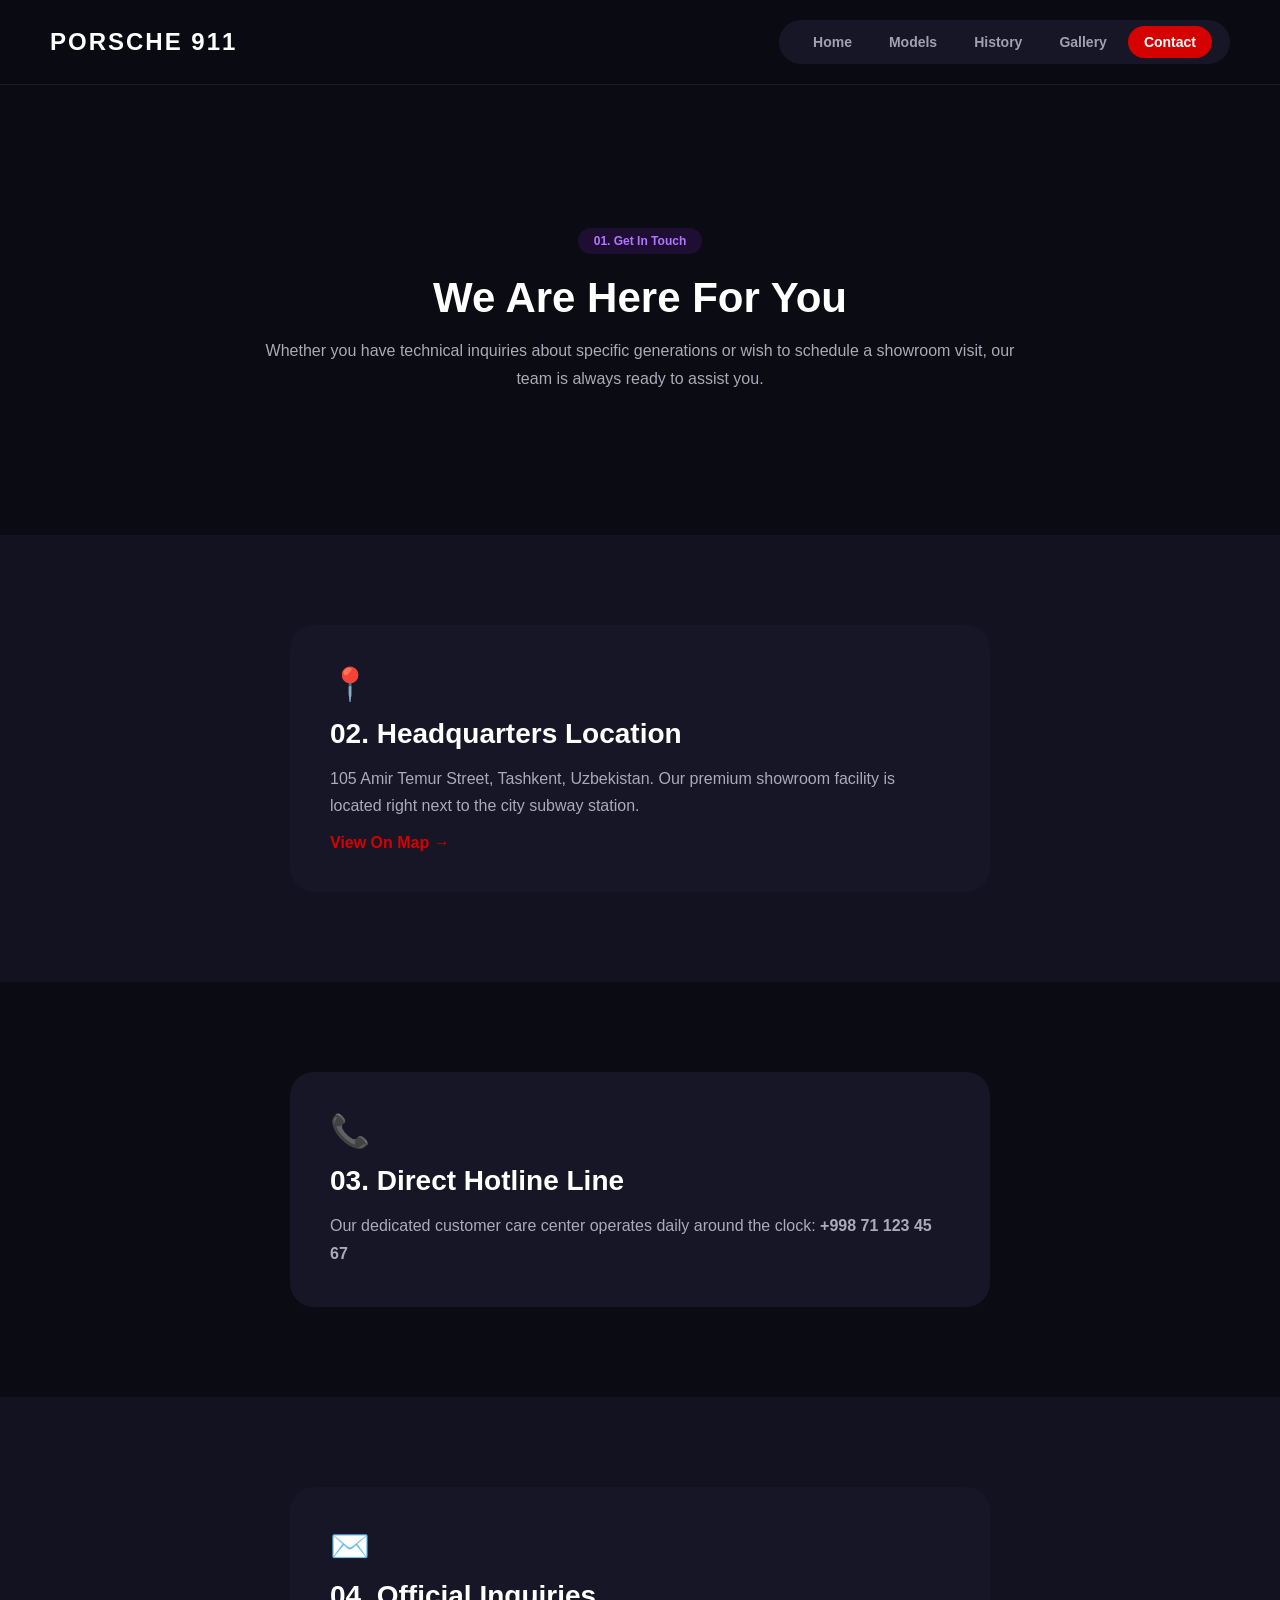
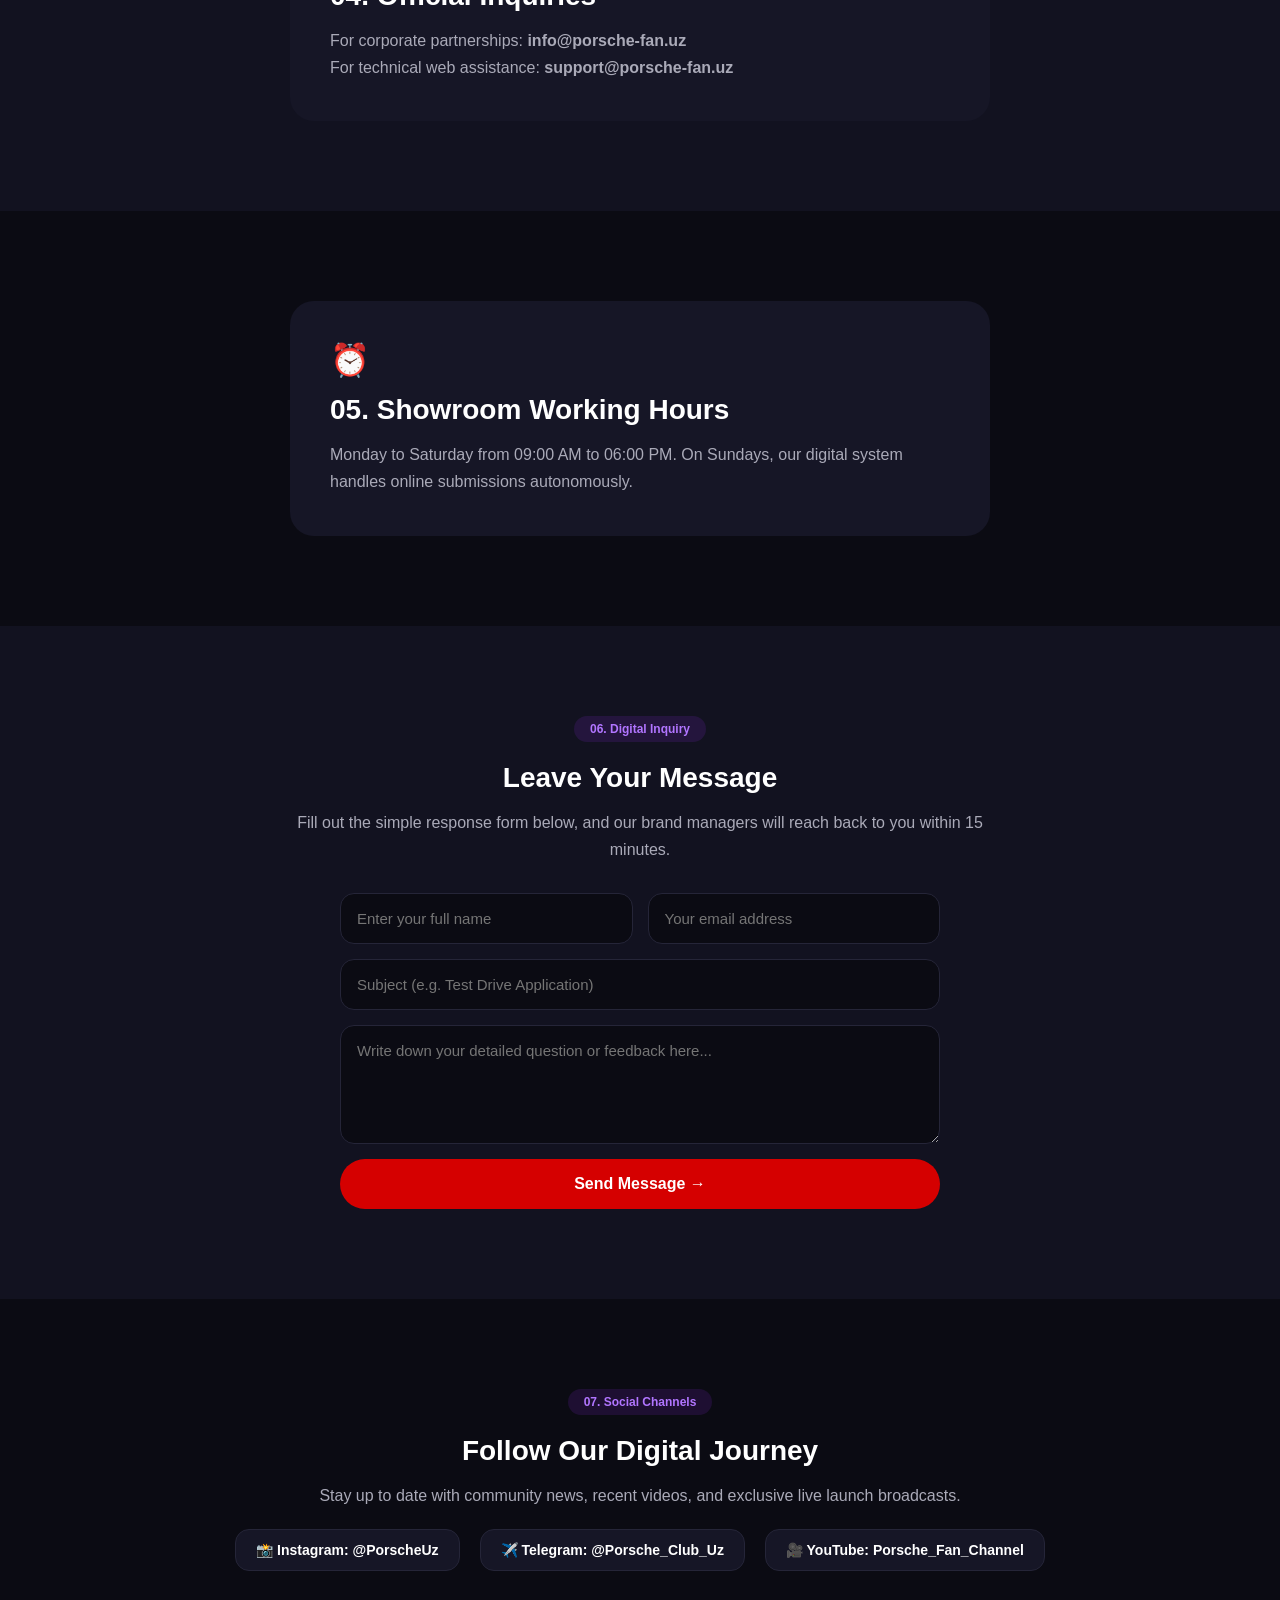
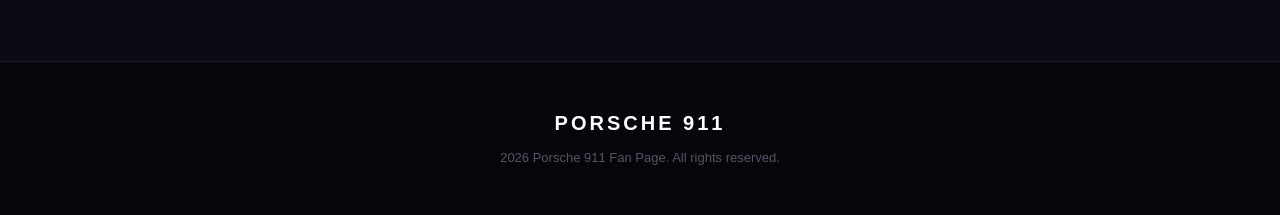
==== contact.html @ a3c920df "add" ====
<!DOCTYPE html>
<html lang="en">
<head>
  <meta charset="UTF-8">
  <meta name="viewport" content="width=device-width, initial-scale=1.0">
  <title>Document</title>
  <link rel="stylesheet" href="/css/style.css">
</head>
<body>
  <header class="header">
        <div class="logo">PORSCHE 911</div>
        <nav class="nav-links">
            <a href="index.html">Home</a>
            <a href="models.html">Models</a>
            <a href="history.html">History</a>
            <a href="gallery.html">Gallery</a>
            <a href="contact.html" class="active">Contact</a>
        </nav>
    </header>

    <main class="main-content">
        <section class="sub-section contact-hero">
            <span class="section-badge">01. Get In Touch</span>
            <h2>We Are Here For You</h2>
            <p>Whether you have technical inquiries about specific generations or wish to schedule a showroom visit, our team is always ready to assist you.</p>
        </section>

        <section class="sub-section info-card-section gray-bg">
            <div class="contact-box">
                <div class="box-icon">📍</div>
                <h3>02. Headquarters Location</h3>
                <p>105 Amir Temur Street, Tashkent, Uzbekistan. Our premium showroom facility is located right next to the city subway station.</p>
                <a href="#" class="map-link">View On Map &rarr;</a>
            </div>
        </section>

        <section class="sub-section info-card-section">
            <div class="contact-box text-right">
                <div class="box-icon">📞</div>
                <h3>03. Direct Hotline Line</h3>
                <p>Our dedicated customer care center operates daily around the clock: <strong>+998 71 123 45 67</strong></p>
            </div>
        </section>

        <section class="sub-section info-card-section gray-bg">
            <div class="contact-box">
                <div class="box-icon">✉️</div>
                <h3>04. Official Inquiries</h3>
                <p>For corporate partnerships: <strong>info@porsche-fan.uz</strong><br>For technical web assistance: <strong>support@porsche-fan.uz</strong></p>
            </div>
        </section>

        <section class="sub-section info-card-section">
            <div class="contact-box">
                <div class="box-icon">⏰</div>
                <h3>05. Showroom Working Hours</h3>
                <p>Monday to Saturday from 09:00 AM to 06:00 PM. On Sundays, our digital system handles online submissions autonomously.</p>
            </div>
        </section>

        <section class="sub-section form-section gray-bg">
            <span class="section-badge">06. Digital Inquiry</span>
            <h3>Leave Your Message</h3>
            <p class="form-intro">Fill out the simple response form below, and our brand managers will reach back to you within 15 minutes.</p>
            <form class="rich-form" onsubmit="event.preventDefault(); alert('Your submission was received!');">
                <div class="input-row">
                    <input type="text" placeholder="Enter your full name">
                    <input type="email" placeholder="Your email address" >
                </div>
                <input type="text" placeholder="Subject (e.g. Test Drive Application)">
                <textarea placeholder="Write down your detailed question or feedback here..." rows="5" required></textarea>
                <button type="submit" class="send-btn">Send Message &rarr;</button>
            </form>
        </section>

        <section class="sub-section social-section">
            <span class="section-badge">07. Social Channels</span>
            <h3>Follow Our Digital Journey</h3>
            <p>Stay up to date with community news, recent videos, and exclusive live launch broadcasts.</p>
            <div class="social-grid-links">
                <span class="soc-tag">📸 Instagram: @PorscheUz</span>
                <span class="soc-tag">✈️ Telegram: @Porsche_Club_Uz</span>
                <span class="soc-tag">🎥 YouTube: Porsche_Fan_Channel</span>
            </div>
        </section>
    </main>

    <footer class="footer">
        <div class="footer-content">
            <div class="footer-brand">PORSCHE 911</div>
            <p> 2026 Porsche 911 Fan Page. All rights reserved.</p>
        </div>
    </footer>
</body>
</html>
---- css/style.css ----
* {
    margin: 0;
    padding: 0;
    box-sizing: border-box;
    font-family: 'Segoe UI', Arial, sans-serif;
}

body {
    background-color: #0b0b13;
    color: #ffffff;
}

/* NAVIGATION HEADER */
.header {
    display: flex;
    justify-content: space-between;
    align-items: center;
    padding: 20px 50px;
    background-color: rgba(11, 11, 19, 0.96);
    position: sticky;
    top: 0;
    z-index: 100;
    border-bottom: 1px solid #1c1c2e;
}

.logo {
    font-size: 24px;
    font-weight: 900;
    letter-spacing: 2px;
}

.nav-links {
    display: flex;
    background-color: #161626;
    padding: 6px 18px;
    border-radius: 50px;
    gap: 5px;
}

.nav-links a {
    color: #a0a0b0;
    text-decoration: none;
    font-size: 14px;
    font-weight: 600;
    padding: 8px 16px;
    border-radius: 30px;
    transition: 0.3s;
}

.nav-links a:hover, .nav-links a.active {
    background-color: #d50000;
    color: #ffffff;
}

/* STRUCTURE FOR 7 SECTIONS */
.main-content {
    width: 100%;
}

.sub-section {
    width: 100%;
    padding: 90px 80px;
    display: flex;
    flex-direction: column;
    align-items: center;
    justify-content: center;
    text-align: center;
}

.gray-bg {
    background-color: #121220;
}

.section-badge {
    background: rgba(138, 43, 226, 0.15);
    color: #b175ff;
    padding: 6px 16px;
    border-radius: 20px;
    font-size: 12px;
    font-weight: bold;
    margin-bottom: 20px;
    display: inline-block;
}

.sub-section h2 {
    font-size: 42px;
    font-weight: 800;
    margin-bottom: 15px;
}

.sub-section h3 {
    font-size: 28px;
    font-weight: 700;
    margin-bottom: 15px;
}

.sub-section p {
    color: #aaaab8;
    max-width: 750px;
    line-height: 1.7;
    font-size: 16px;
}

/* HERO GENERICS */
.models-hero, .history-hero, .gallery-hero, .contact-hero {
    background: linear-gradient(rgba(11,11,19,0.75), rgba(11,11,19,0.98)), 
                url('https://images.unsplash.com/photo-1614162692292-7ac56d7f7f1e?q=80&w=1200') no-repeat center center/cover;
    min-height: 50vh;
}

.hero-buttons {
    display: flex;
    gap: 15px;
    margin-top: 25px;
}

.primary-btn {
    background: #d50000;
    color: white;
    padding: 12px 28px;
    border-radius: 30px;
    text-decoration: none;
    font-weight: bold;
    transition: 0.3s;
}

.secondary-btn {
    background: #161626;
    color: white;
    padding: 12px 28px;
    border-radius: 30px;
    text-decoration: none;
    font-weight: bold;
    border: 1px solid #252538;
    transition: 0.3s;
}
.primary-btn:hover { background: #b30000; }
.secondary-btn:hover { background: #252538; }

/* MODELS GRID */
.cards-grid {
    display: flex;
    gap: 30px;
    flex-wrap: wrap;
    justify-content: center;
    margin-top: 30px;
}

.card {
    padding: 30px;
    border-radius: 28px;
    width: 350px;
    color: #111;
    text-align: left;
    display: flex;
    flex-direction: column;
    position: relative;
}

.card-logo {
    position: absolute;
    top: 20px;
    right: 25px;
    font-size: 13px;
    font-weight: 900;
    background: rgba(0,0,0,0.08);
    padding: 4px 12px;
    border-radius: 12px;
}

.card-purple { background-color: #e3d5ff; }
.card-blue { background-color: #c9e2ff; }
.card-yellow { background-color: #ffeeb3; }

.card-image-box {
    width: 100%;
    height: 170px;
    border-radius: 18px;
    background-size: cover;
    background-position: center;
    margin-bottom: 20px;
    margin-top: 15px;
}

.card-desc { color: #333 !important; font-size: 14px !important; margin-bottom: 15px; }

.card-specs {
    list-style: none;
    margin-bottom: 20px;
    background: rgba(255,255,255,0.4);
    padding: 15px;
    border-radius: 16px;
    font-size: 13px;
}
.card-specs li { margin-bottom: 6px; }

.card-footer {
    display: flex;
    justify-content: space-between;
    align-items: center;
    margin-top: auto;
}
.price-tag { font-size: 22px; font-weight: 800; }
.card-btn {
    background: #111;
    color: white;
    padding: 8px 20px;
    border-radius: 30px;
    text-decoration: none;
    font-weight: bold;
    font-size: 13px;
}

/* SPLIT COMPONENTS */
.split-block {
    display: flex;
    align-items: center;
    gap: 50px;
    text-align: left;
}
.split-text { flex: 1; }
.split-image {
    flex: 1;
    height: 350px;
    border-radius: 28px;
    background-size: cover;
    background-position: center;
}
.reverse { flex-direction: row-reverse; }

.mini-features { margin-top: 20px; display: flex; flex-direction: column; gap: 8px; }
.feat-item { font-weight: 600; color: #ff4d4d; }
.learn-more-link { color: #b175ff; text-decoration: none; font-weight: bold; margin-top: 15px; display: inline-block; }
.stat-box { margin-top: 20px; background: #161626; padding: 25px; border-radius: 16px; width: 280px; text-align: left; }
.stat-num { font-size: 24px; font-weight: 800; color: #d50000; display: block; margin-bottom: 5px; }
.stat-txt { font-size: 13px; color: #aaaab8; line-height: 1.4; }

/* HISTORY STRUCTURE */
.history-block { padding: 60px 50px; }
.history-card {
    background: #161626;
    padding: 40px;
    border-radius: 28px;
    max-width: 800px;
    width: 100%;
    text-align: left;
    border-left: 5px solid #d50000;
}
.hist-badge {
    display: inline-block;
    padding: 4px 12px;
    background: rgba(255,255,255,0.05);
    border-radius: 8px;
    font-weight: bold;
    margin-bottom: 15px;
    color: #ff4d4d;
}
.active-badge { background: #d50000; color: white; }
.hist-img {
    width: 100%;
    height: 250px;
    border-radius: 18px;
    background-size: cover;
    background-position: center;
    margin-top: 20px;
}
.special-border { border-left-color: #ffe600 !important; }

/* GALLERY LAYOUT */
.gallery-section { align-items: center; }
.section-desc { margin-bottom: 30px; }
.gallery-grid { display: flex; gap: 20px; width: 100%; justify-content: center; flex-wrap: wrap;}
.g-box {
    width: 450px;
    height: 280px;
    border-radius: 24px;
    background-size: cover;
    background-position: center;
    position: relative;
    overflow: hidden;
}
.g-overlay {
    position: absolute;
    bottom: 0; left: 0; right: 0;
    background: linear-gradient(transparent, rgba(0,0,0,0.8));
    padding: 20px;
    font-weight: bold;
    font-size: 15px;
}
.wide-box { width: 700px; height: 350px; }
.image-details-section h3 { color: #b175ff; }
.action-btn { background: #b175ff; border: none; padding: 12px 24px; color: white; border-radius: 30px; font-weight: bold; cursor: pointer; margin-top: 15px;}
.studio-logo { font-size: 18px; font-weight: 800; margin-top: 20px; color: #aaaab8; letter-spacing: 2px; }

/* CONTACT ELEMENTS */
.info-card-section { align-items: center; }
.contact-box {
    background: #161626;
    padding: 40px;
    border-radius: 24px;
    max-width: 700px;
    width: 100%;
    text-align: left;
}
.box-icon { font-size: 32px; margin-bottom: 15px; }
.map-link { color: #d50000; text-decoration: none; font-weight: bold; margin-top: 15px; display: inline-block; }
.form-intro { margin-bottom: 30px; }
.rich-form {
    width: 100%;
    max-width: 600px;
    display: flex;
    flex-direction: column;
    gap: 15px;
}
.input-row { display: flex; gap: 15px; }
.input-row input { flex: 1; }
.rich-form input, .rich-form textarea {
    padding: 16px;
    background: #0b0b13;
    border: 1px solid #252538;
    border-radius: 14px;
    color: white;
    font-size: 15px;
}
.send-btn {
    background: #d50000;
    color: white;
    border: none;
    padding: 16px;
    border-radius: 50px;
    font-weight: bold;
    cursor: pointer;
    font-size: 16px;
}
.social-grid-links { display: flex; gap: 20px; flex-wrap: wrap; margin-top: 20px; }
.soc-tag { background: #161626; padding: 12px 20px; border-radius: 14px; font-weight: 600; font-size: 14px; border: 1px solid #252538;}

/* UNIVERSAL FOOTER */
.footer {
    width: 100%;
    background-color: #06060a;
    padding: 50px;
    border-top: 1px solid #1c1c2e;
    text-align: center;
    margin-top: auto;
}

.footer-content {
    display: flex;
    flex-direction: column;
    align-items: center;
    gap: 15px;
}

.footer-brand {
    font-size: 20px;
    font-weight: 900;
    letter-spacing: 3px;
    color: #ffffff;
}

.footer p {
    color: #555566;
    font-size: 13px;
}
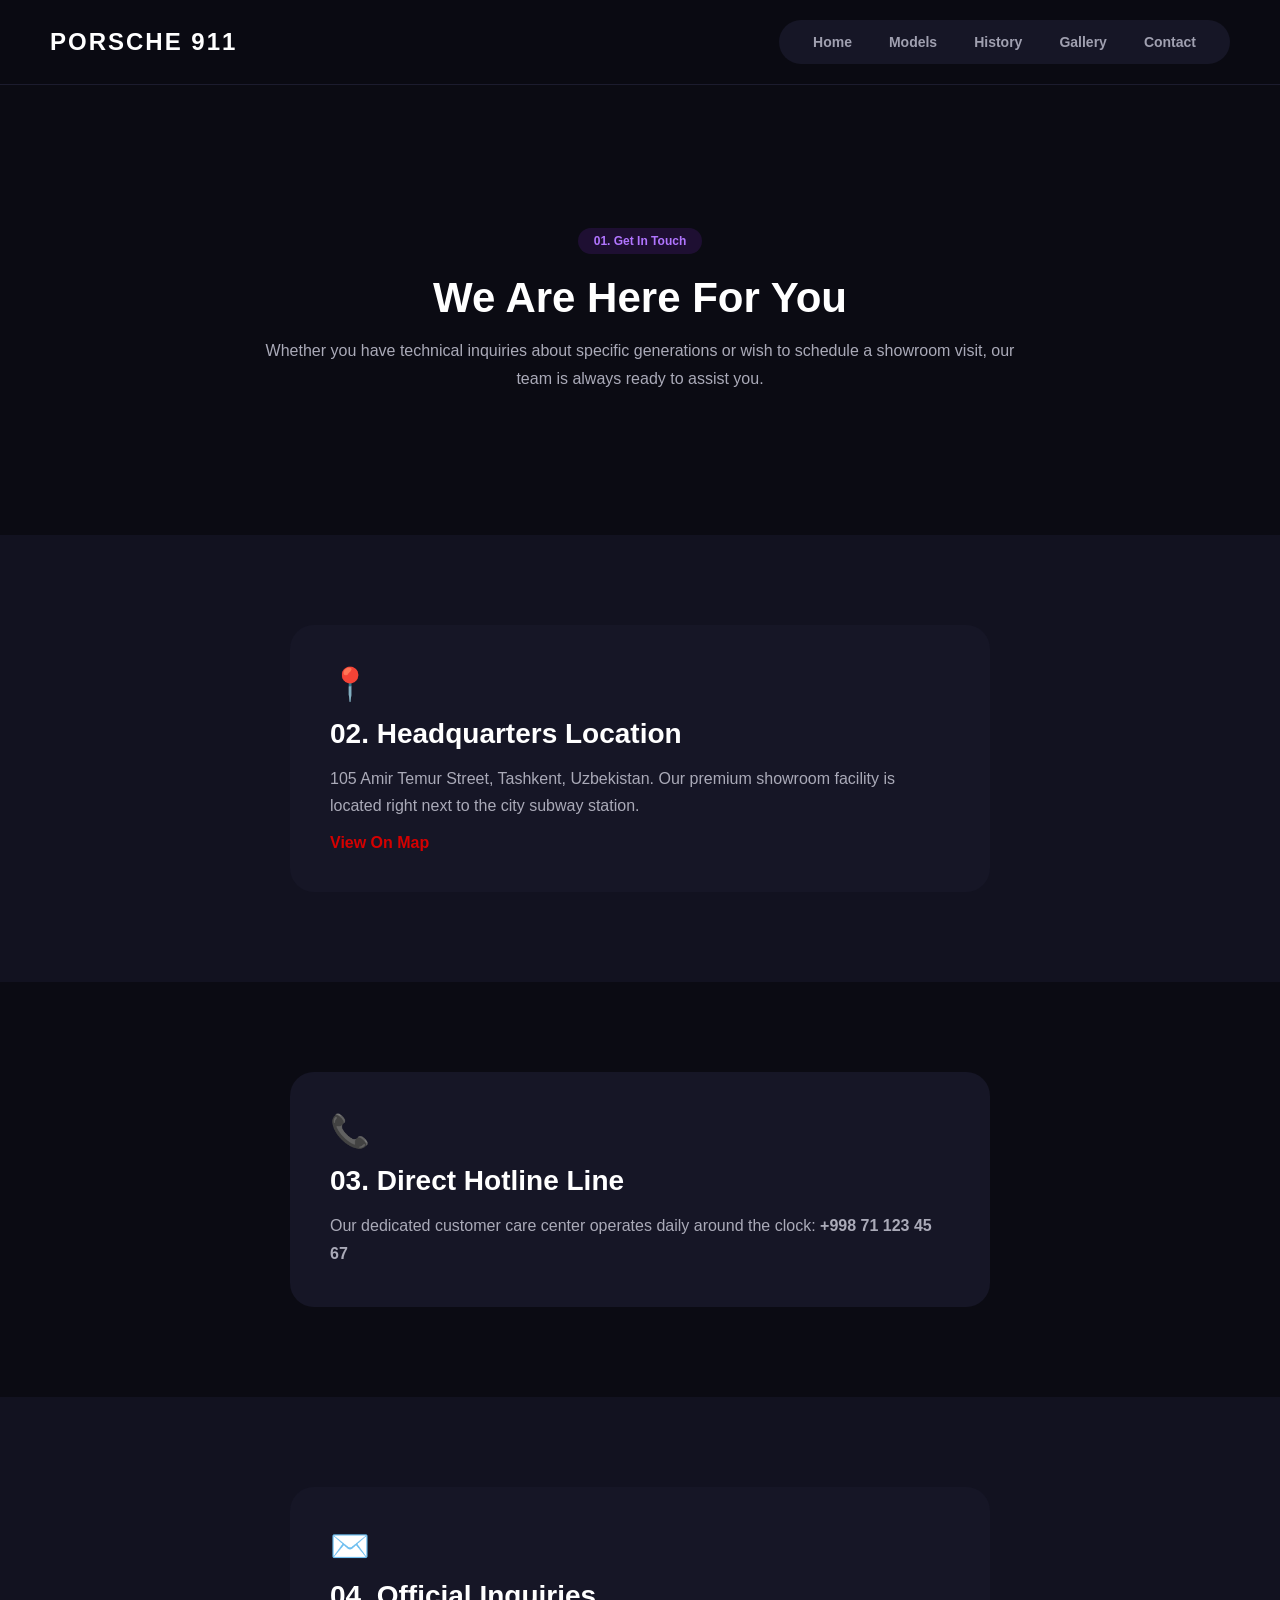
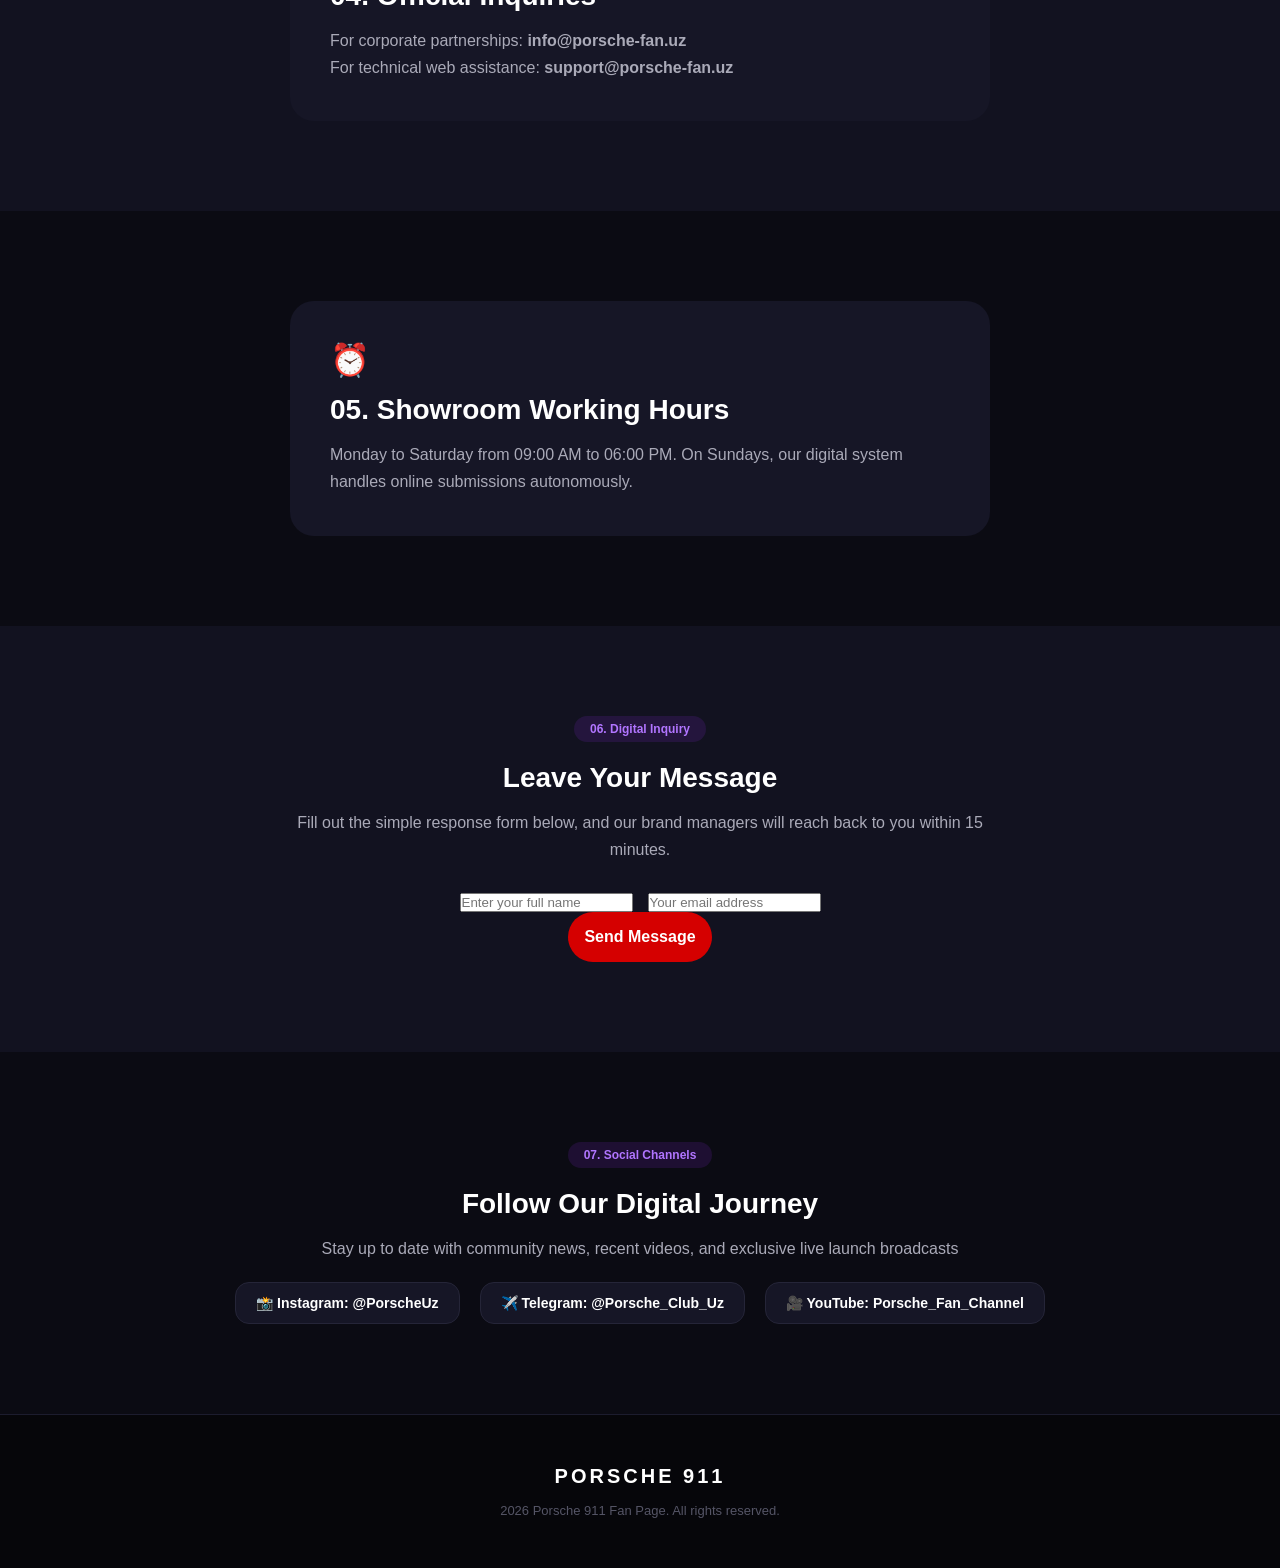
==== commit 0bc7bcab: "changed something" ====
--- a/contact.html
+++ b/contact.html
@@ -3,7 +3,7 @@
 <head>
   <meta charset="UTF-8">
   <meta name="viewport" content="width=device-width, initial-scale=1.0">
-  <title>Document</title>
+  <title>connect with us</title>
   <link rel="stylesheet" href="/css/style.css">
 </head>
 <body>
@@ -14,7 +14,7 @@
             <a href="models.html">Models</a>
             <a href="history.html">History</a>
             <a href="gallery.html">Gallery</a>
-            <a href="contact.html" class="active">Contact</a>
+            <a href="contact.html" >Contact</a>
         </nav>
     </header>
 
@@ -30,7 +30,7 @@
                 <div class="box-icon">📍</div>
                 <h3>02. Headquarters Location</h3>
                 <p>105 Amir Temur Street, Tashkent, Uzbekistan. Our premium showroom facility is located right next to the city subway station.</p>
-                <a href="#" class="map-link">View On Map &rarr;</a>
+                <a href="#" class="map-link">View On Map</a>
             </div>
         </section>
 
@@ -62,21 +62,19 @@
             <span class="section-badge">06. Digital Inquiry</span>
             <h3>Leave Your Message</h3>
             <p class="form-intro">Fill out the simple response form below, and our brand managers will reach back to you within 15 minutes.</p>
-            <form class="rich-form" onsubmit="event.preventDefault(); alert('Your submission was received!');">
                 <div class="input-row">
                     <input type="text" placeholder="Enter your full name">
                     <input type="email" placeholder="Your email address" >
                 </div>
-                <input type="text" placeholder="Subject (e.g. Test Drive Application)">
-                <textarea placeholder="Write down your detailed question or feedback here..." rows="5" required></textarea>
-                <button type="submit" class="send-btn">Send Message &rarr;</button>
+                <button type="submit" class="send-btn">Send Message </button>
             </form>
         </section>
 
         <section class="sub-section social-section">
             <span class="section-badge">07. Social Channels</span>
             <h3>Follow Our Digital Journey</h3>
-            <p>Stay up to date with community news, recent videos, and exclusive live launch broadcasts.</p>
+            <p>Stay up to date with community news, recent videos, and exclusive live launch broadcasts
+            </p>
             <div class="social-grid-links">
                 <span class="soc-tag">📸 Instagram: @PorscheUz</span>
                 <span class="soc-tag">✈️ Telegram: @Porsche_Club_Uz</span>
--- a/css/style.css
+++ b/css/style.css
@@ -1,6 +1,7 @@
 * {
     margin: 0;
     padding: 0;
+      text-decoration: none;
     box-sizing: border-box;
     font-family: 'Segoe UI', Arial, sans-serif;
 }
@@ -9,8 +10,6 @@
     background-color: #0b0b13;
     color: #ffffff;
 }
-
-/* NAVIGATION HEADER */
 .header {
     display: flex;
     justify-content: space-between;
@@ -39,24 +38,15 @@
 
 .nav-links a {
     color: #a0a0b0;
-    text-decoration: none;
     font-size: 14px;
     font-weight: 600;
     padding: 8px 16px;
     border-radius: 30px;
     transition: 0.3s;
 }
-
-.nav-links a:hover, .nav-links a.active {
-    background-color: #d50000;
-    color: #ffffff;
-}
-
-/* STRUCTURE FOR 7 SECTIONS */
 .main-content {
     width: 100%;
 }
-
 .sub-section {
     width: 100%;
     padding: 90px 80px;
@@ -66,11 +56,9 @@
     justify-content: center;
     text-align: center;
 }
-
 .gray-bg {
     background-color: #121220;
 }
-
 .section-badge {
     background: rgba(138, 43, 226, 0.15);
     color: #b175ff;
@@ -101,7 +89,7 @@
     font-size: 16px;
 }
 
-/* HERO GENERICS */
+
 .models-hero, .history-hero, .gallery-hero, .contact-hero {
     background: linear-gradient(rgba(11,11,19,0.75), rgba(11,11,19,0.98)), 
                 url('https://images.unsplash.com/photo-1614162692292-7ac56d7f7f1e?q=80&w=1200') no-repeat center center/cover;
@@ -119,25 +107,17 @@
     color: white;
     padding: 12px 28px;
     border-radius: 30px;
-    text-decoration: none;
-    font-weight: bold;
-    transition: 0.3s;
-}
-
+    font-weight: bold;
+}
 .secondary-btn {
     background: #161626;
     color: white;
     padding: 12px 28px;
     border-radius: 30px;
-    text-decoration: none;
     font-weight: bold;
     border: 1px solid #252538;
-    transition: 0.3s;
-}
-.primary-btn:hover { background: #b30000; }
-.secondary-btn:hover { background: #252538; }
-
-/* MODELS GRID */
+}
+/* MODELS GRID - TUZATILGAN VARIANTI */
 .cards-grid {
     display: flex;
     gap: 30px;
@@ -150,11 +130,14 @@
     padding: 30px;
     border-radius: 28px;
     width: 350px;
-    color: #111;
+    /* Kartaga moslashuvchanlik beramiz va ichki kontent sig'ishini ta'minlaymiz */
+    min-height: 580px; 
+    color: #111111; /* Matnlar rangini aniq qora qilamiz */
     text-align: left;
     display: flex;
     flex-direction: column;
     position: relative;
+    overflow: hidden; /* Kontent chetdan chiqib ketmasligi uchun */
 }
 
 .card-logo {
@@ -166,6 +149,8 @@
     background: rgba(0,0,0,0.08);
     padding: 4px 12px;
     border-radius: 12px;
+    color: #111111;
+    z-index: 2;
 }
 
 .card-purple { background-color: #e3d5ff; }
@@ -174,33 +159,69 @@
 
 .card-image-box {
     width: 100%;
-    height: 170px;
+    height: 180px; /* Rasm balandligini qat'iy belgilaymiz */
     border-radius: 18px;
     background-size: cover;
     background-position: center;
+    background-repeat: no-repeat;
     margin-bottom: 20px;
     margin-top: 15px;
-}
-
-.card-desc { color: #333 !important; font-size: 14px !important; margin-bottom: 15px; }
+    flex-shrink: 0; /* Rasm siqilib ketmasligi uchun */
+}
+
+/* Karta ichidagi matnlar rangi o'zgarib ketmasligi uchun CSS selectorlarni kuchaytiramiz */
+.card h3 {
+    font-size: 24px;
+    font-weight: 800;
+    color: #111111 !important;
+    margin-bottom: 10px;
+}
+
+.card .card-desc { 
+    color: #222222 !important; 
+    font-size: 14px !important; 
+    margin-bottom: 15px;
+    line-height: 1.5;
+}
 
 .card-specs {
     list-style: none;
     margin-bottom: 20px;
-    background: rgba(255,255,255,0.4);
     padding: 15px;
     border-radius: 16px;
     font-size: 13px;
-}
-.card-specs li { margin-bottom: 6px; }
+    color: #111111 !important;
+}
+.card-specs li { 
+    margin-bottom: 6px; 
+    color: #111111 !important;
+}
+.card-specs li strong {
+    color: #000000 !important;
+}
 
 .card-footer {
     display: flex;
     justify-content: space-between;
     align-items: center;
-    margin-top: auto;
-}
-.price-tag { font-size: 22px; font-weight: 800; }
+    margin-top: auto; 
+    width: 100%;
+}
+.price-tag { 
+    font-size: 22px; 
+    font-weight: 800; 
+    color: #111111 !important;
+}
+.card-btn {
+    background: #111111;
+    color: #ffffff !important;
+    padding: 10px 22px;
+    border-radius: 30px;
+    text-decoration: none;
+    font-weight: bold;
+    font-size: 13px;
+    transition: 0.2s;
+}
 .card-btn {
     background: #111;
     color: white;
@@ -210,15 +231,15 @@
     font-weight: bold;
     font-size: 13px;
 }
-
-/* SPLIT COMPONENTS */
 .split-block {
     display: flex;
     align-items: center;
     gap: 50px;
     text-align: left;
 }
-.split-text { flex: 1; }
+.split-text {
+     flex: 1;
+     }
 .split-image {
     flex: 1;
     height: 350px;
@@ -226,14 +247,46 @@
     background-size: cover;
     background-position: center;
 }
-.reverse { flex-direction: row-reverse; }
-
-.mini-features { margin-top: 20px; display: flex; flex-direction: column; gap: 8px; }
-.feat-item { font-weight: 600; color: #ff4d4d; }
-.learn-more-link { color: #b175ff; text-decoration: none; font-weight: bold; margin-top: 15px; display: inline-block; }
-.stat-box { margin-top: 20px; background: #161626; padding: 25px; border-radius: 16px; width: 280px; text-align: left; }
-.stat-num { font-size: 24px; font-weight: 800; color: #d50000; display: block; margin-bottom: 5px; }
-.stat-txt { font-size: 13px; color: #aaaab8; line-height: 1.4; }
+.reverse { 
+    flex-direction: row-reverse; 
+}
+
+.mini-features {
+     margin-top: 20px;
+      display: flex;
+       flex-direction: column;
+        gap: 8px;
+     }
+.feat-item {
+     font-weight: 600;
+      color: #ff4d4d;
+     }
+.learn-more-link {
+     color: #b175ff; 
+     font-weight: bold;
+      margin-top: 15px;
+       display: inline-block; 
+    }
+.stat-box {
+     margin-top: 20px;
+      background: #161626;
+       padding: 25px;
+        border-radius: 16px; 
+        width: 280px;
+         text-align: left;
+         }
+.stat-num {
+     font-size: 24px; 
+     font-weight: 800;
+      color: #d50000;
+       display: block;
+        margin-bottom: 5px; 
+    }
+.stat-txt {
+     font-size: 13px;
+      color: #aaaab8;
+       line-height: 1.4;
+     }
 
 /* HISTORY STRUCTURE */
 .history-block { padding: 60px 50px; }
@@ -244,7 +297,6 @@
     max-width: 800px;
     width: 100%;
     text-align: left;
-    border-left: 5px solid #d50000;
 }
 .hist-badge {
     display: inline-block;
@@ -253,9 +305,12 @@
     border-radius: 8px;
     font-weight: bold;
     margin-bottom: 15px;
-    color: #ff4d4d;
-}
-.active-badge { background: #d50000; color: white; }
+    
+}
+.active-badge {
+     background: #d50000;
+      color: white; 
+    }
 .hist-img {
     width: 100%;
     height: 250px;
@@ -264,12 +319,21 @@
     background-position: center;
     margin-top: 20px;
 }
-.special-border { border-left-color: #ffe600 !important; }
-
-/* GALLERY LAYOUT */
-.gallery-section { align-items: center; }
-.section-desc { margin-bottom: 30px; }
-.gallery-grid { display: flex; gap: 20px; width: 100%; justify-content: center; flex-wrap: wrap;}
+
+
+.gallery-section {
+     align-items: center; 
+    }
+.section-desc {
+     margin-bottom: 30px; 
+    }
+.gallery-grid {
+     display: flex;
+      gap: 20px; 
+      width: 100%;
+       justify-content: center; 
+       flex-wrap: wrap;
+    }
 .g-box {
     width: 450px;
     height: 280px;
@@ -282,18 +346,37 @@
 .g-overlay {
     position: absolute;
     bottom: 0; left: 0; right: 0;
-    background: linear-gradient(transparent, rgba(0,0,0,0.8));
+    background:( rgba(0,0,0,0.8));
     padding: 20px;
     font-weight: bold;
     font-size: 15px;
 }
-.wide-box { width: 700px; height: 350px; }
-.image-details-section h3 { color: #b175ff; }
-.action-btn { background: #b175ff; border: none; padding: 12px 24px; color: white; border-radius: 30px; font-weight: bold; cursor: pointer; margin-top: 15px;}
-.studio-logo { font-size: 18px; font-weight: 800; margin-top: 20px; color: #aaaab8; letter-spacing: 2px; }
-
-/* CONTACT ELEMENTS */
-.info-card-section { align-items: center; }
+.wide-box {
+     width: 700px; 
+     height: 350px;
+     }
+.image-details-section h3
+ { color: #b175ff;
+ }
+.action-btn {
+     background: #b175ff;
+      border: none;
+       padding: 12px 24px;
+        color: white;
+         border-radius: 30px; 
+         font-weight: bold;
+     margin-top: 15px;
+    }
+.studio-logo {
+     font-size: 18px;
+      font-weight: 800;
+       margin-top: 20px;
+        color: #aaaab8;
+         letter-spacing: 2px; 
+        }
+.info-card-section {
+    align-items: center;
+ }
 .contact-box {
     background: #161626;
     padding: 40px;
@@ -302,9 +385,19 @@
     width: 100%;
     text-align: left;
 }
-.box-icon { font-size: 32px; margin-bottom: 15px; }
-.map-link { color: #d50000; text-decoration: none; font-weight: bold; margin-top: 15px; display: inline-block; }
-.form-intro { margin-bottom: 30px; }
+.box-icon {
+     font-size: 32px;
+      margin-bottom: 15px; 
+    }
+.map-link {
+     color: #d50000; 
+      font-weight: bold;
+       margin-top: 15px; 
+       display: inline-block;
+     }
+.form-intro {
+     margin-bottom: 30px; 
+    }
 .rich-form {
     width: 100%;
     max-width: 600px;
@@ -312,16 +405,12 @@
     flex-direction: column;
     gap: 15px;
 }
-.input-row { display: flex; gap: 15px; }
-.input-row input { flex: 1; }
-.rich-form input, .rich-form textarea {
-    padding: 16px;
-    background: #0b0b13;
-    border: 1px solid #252538;
-    border-radius: 14px;
-    color: white;
-    font-size: 15px;
-}
+.input-row { 
+    display: flex;
+     gap: 15px; }
+.input-row input {
+     flex: 1; 
+    }
 .send-btn {
     background: #d50000;
     color: white;
@@ -329,13 +418,22 @@
     padding: 16px;
     border-radius: 50px;
     font-weight: bold;
-    cursor: pointer;
     font-size: 16px;
 }
-.social-grid-links { display: flex; gap: 20px; flex-wrap: wrap; margin-top: 20px; }
-.soc-tag { background: #161626; padding: 12px 20px; border-radius: 14px; font-weight: 600; font-size: 14px; border: 1px solid #252538;}
-
-/* UNIVERSAL FOOTER */
+.social-grid-links {
+     display: flex;
+      gap: 20px;
+       flex-wrap: wrap;
+        margin-top: 20px; 
+    }
+.soc-tag {
+     background: #161626;
+      padding: 12px 20px;
+       border-radius: 14px; 
+       font-weight: 600;
+        font-size: 14px; 
+        border: 1px solid #252538;
+    }
 .footer {
     width: 100%;
     background-color: #06060a;
@@ -344,7 +442,6 @@
     text-align: center;
     margin-top: auto;
 }
-
 .footer-content {
     display: flex;
     flex-direction: column;
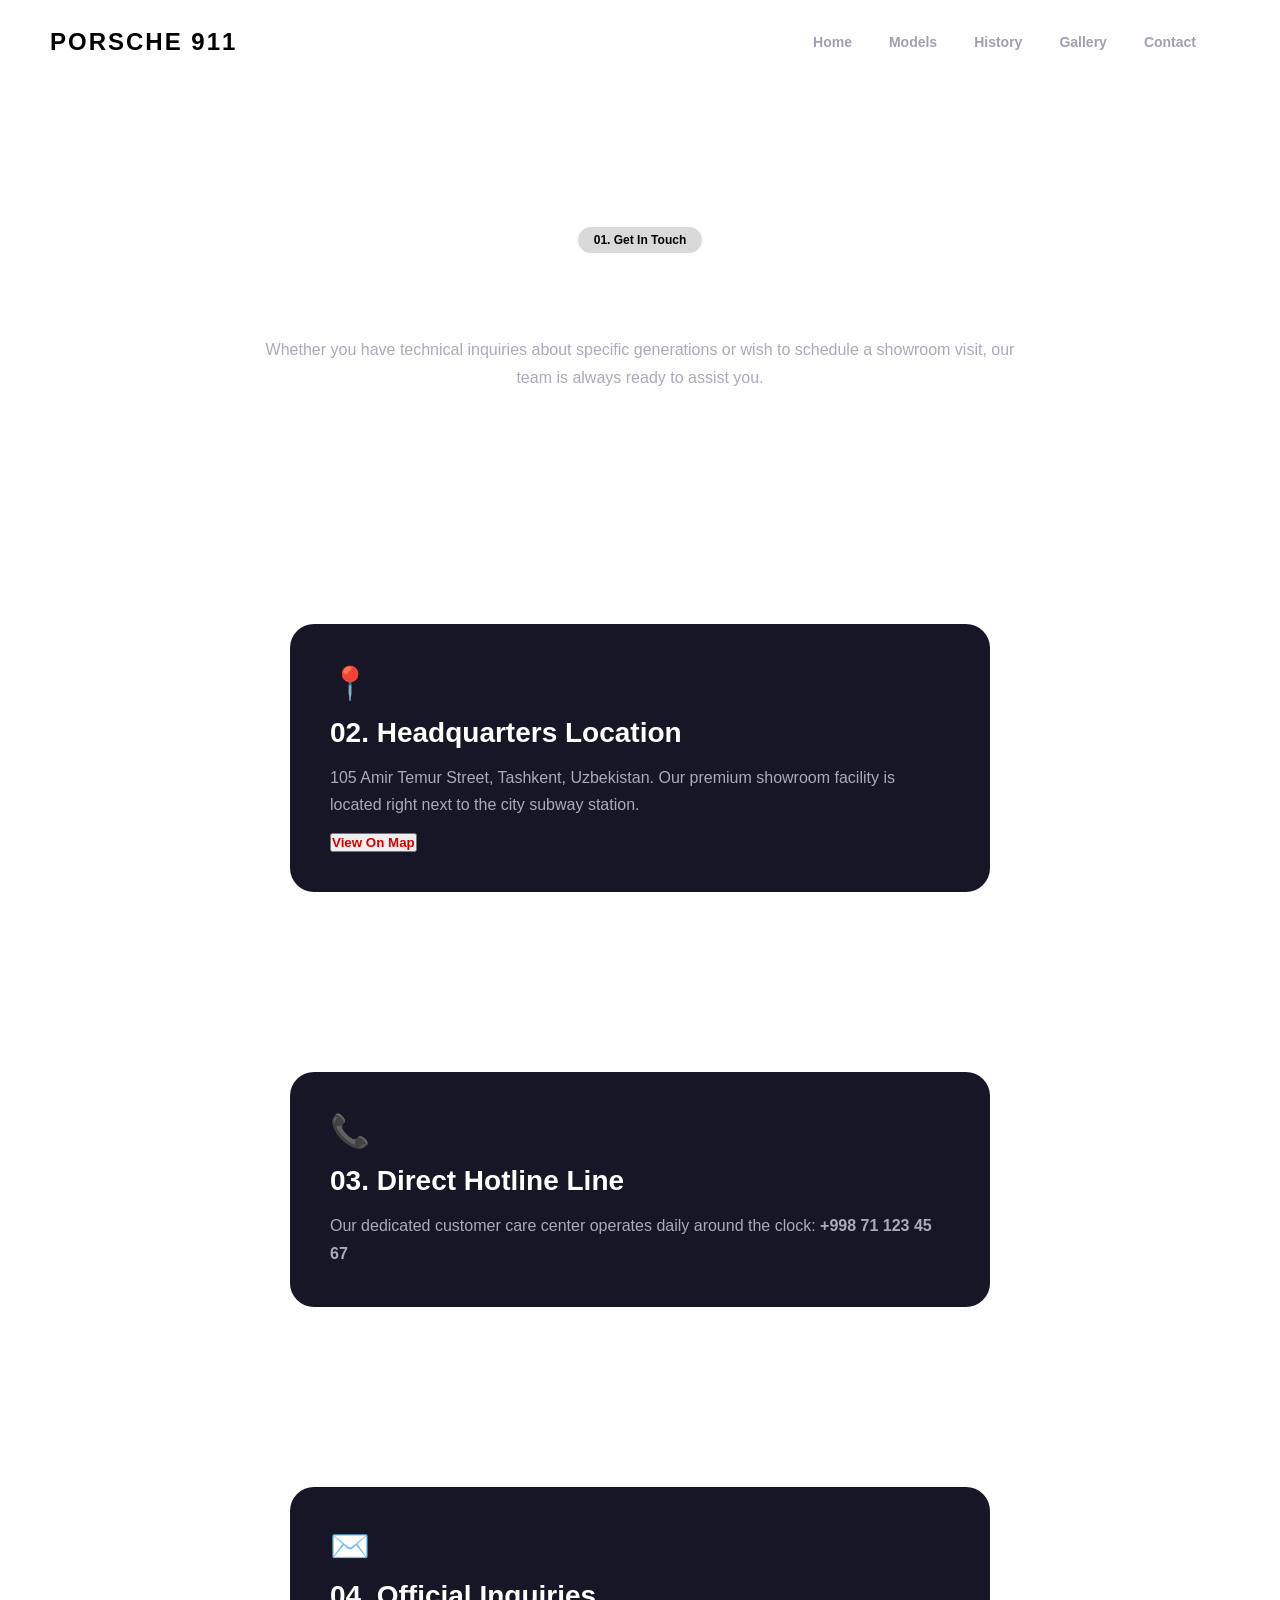
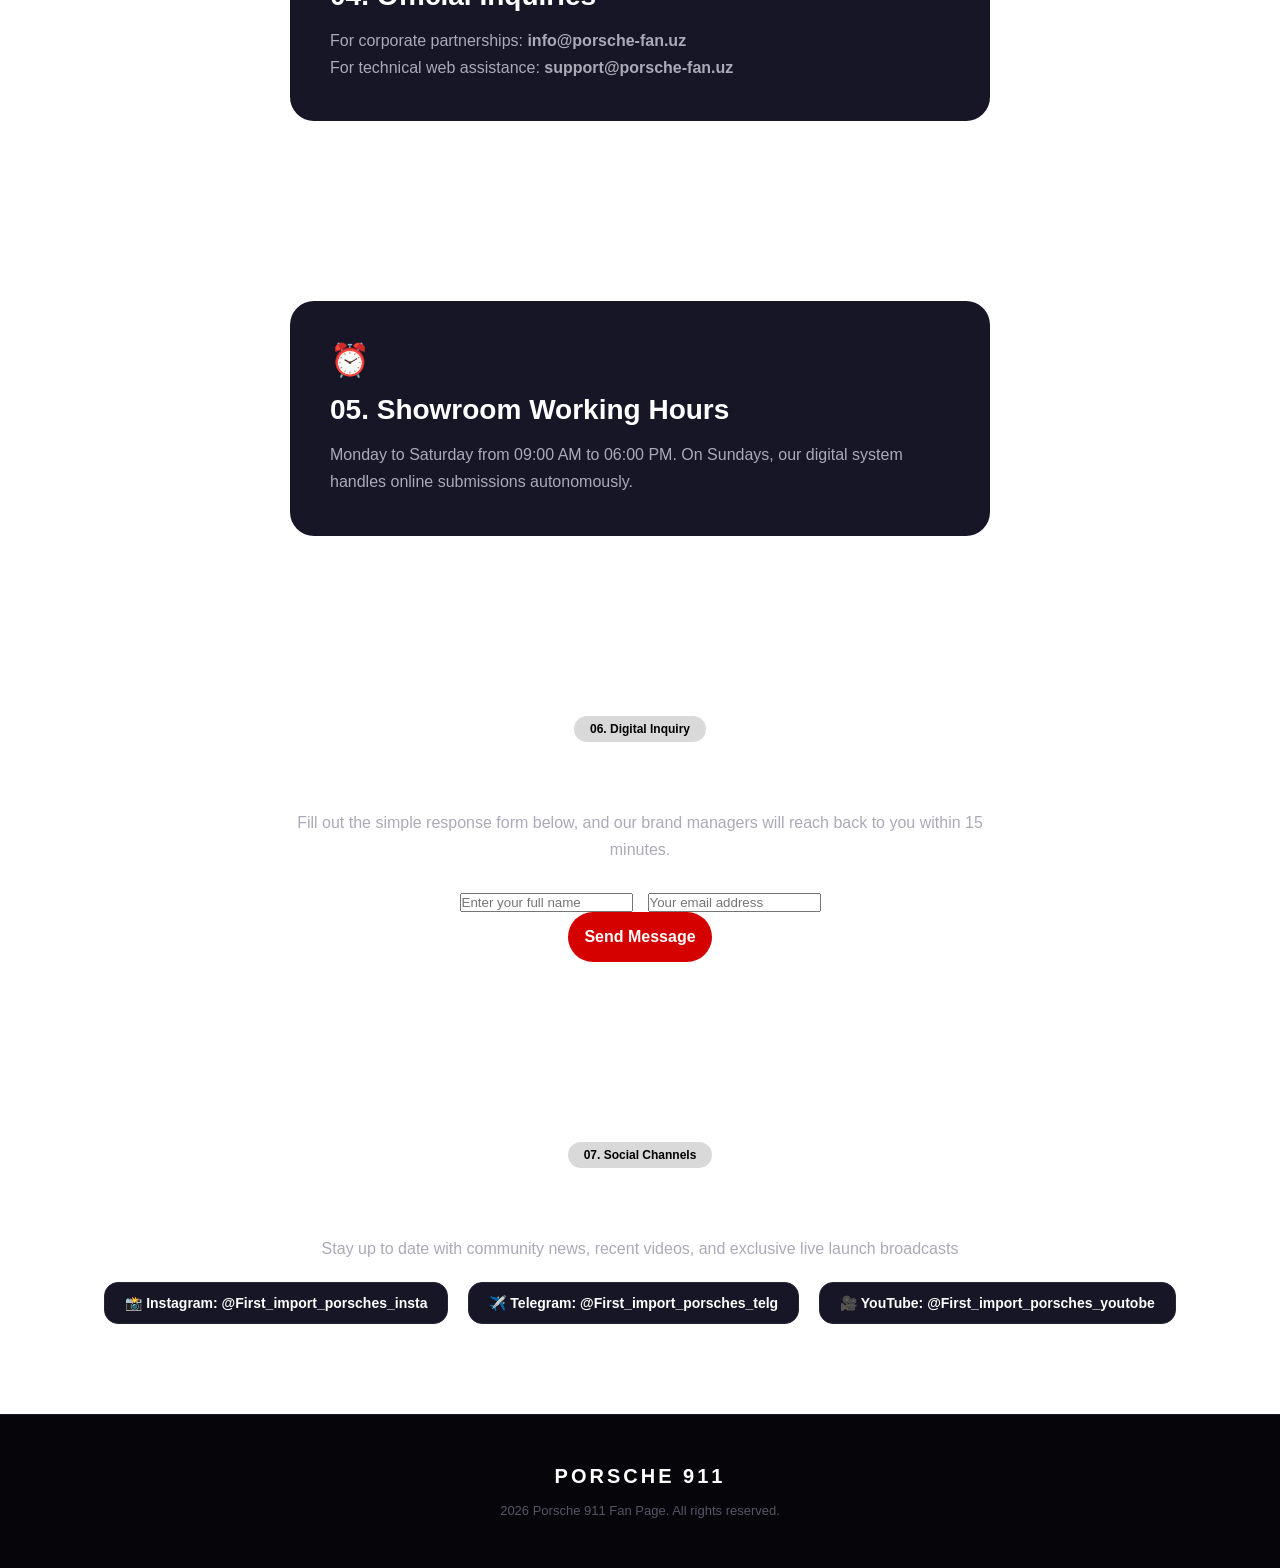
==== commit 4360bebe: "changed something2" ====
--- a/contact.html
+++ b/contact.html
@@ -30,7 +30,7 @@
                 <div class="box-icon">📍</div>
                 <h3>02. Headquarters Location</h3>
                 <p>105 Amir Temur Street, Tashkent, Uzbekistan. Our premium showroom facility is located right next to the city subway station.</p>
-                <a href="#" class="map-link">View On Map</a>
+                <button class="map-link">View On Map</button>
             </div>
         </section>
 
@@ -76,9 +76,9 @@
             <p>Stay up to date with community news, recent videos, and exclusive live launch broadcasts
             </p>
             <div class="social-grid-links">
-                <span class="soc-tag">📸 Instagram: @PorscheUz</span>
-                <span class="soc-tag">✈️ Telegram: @Porsche_Club_Uz</span>
-                <span class="soc-tag">🎥 YouTube: Porsche_Fan_Channel</span>
+                <span class="soc-tag">📸 Instagram: @First_import_porsches_insta</span>
+                <span class="soc-tag">✈️ Telegram: @First_import_porsches_telg</span>
+                <span class="soc-tag">🎥 YouTube: @First_import_porsches_youtobe</span>
             </div>
         </section>
     </main>
--- a/css/style.css
+++ b/css/style.css
@@ -7,7 +7,6 @@
 }
 
 body {
-    background-color: #0b0b13;
     color: #ffffff;
 }
 .header {
@@ -15,14 +14,11 @@
     justify-content: space-between;
     align-items: center;
     padding: 20px 50px;
-    background-color: rgba(11, 11, 19, 0.96);
-    position: sticky;
-    top: 0;
-    z-index: 100;
-    border-bottom: 1px solid #1c1c2e;
+    border-bottom: 1px ;
 }
 
 .logo {
+    color: #000000;
     font-size: 24px;
     font-weight: 900;
     letter-spacing: 2px;
@@ -30,7 +26,6 @@
 
 .nav-links {
     display: flex;
-    background-color: #161626;
     padding: 6px 18px;
     border-radius: 50px;
     gap: 5px;
@@ -56,12 +51,9 @@
     justify-content: center;
     text-align: center;
 }
-.gray-bg {
-    background-color: #121220;
-}
 .section-badge {
-    background: rgba(138, 43, 226, 0.15);
-    color: #b175ff;
+    background: rgba(0, 0, 0, 0.15);
+    color: #000000;
     padding: 6px 16px;
     border-radius: 20px;
     font-size: 12px;
@@ -91,8 +83,7 @@
 
 
 .models-hero, .history-hero, .gallery-hero, .contact-hero {
-    background: linear-gradient(rgba(11,11,19,0.75), rgba(11,11,19,0.98)), 
-                url('https://images.unsplash.com/photo-1614162692292-7ac56d7f7f1e?q=80&w=1200') no-repeat center center/cover;
+    background:  url('https://images.unsplash.com/photo-1614162692292-7ac56d7f7f1e?q=80&w=1200') no-repeat center center/cover;
     min-height: 50vh;
 }
 
@@ -103,7 +94,7 @@
 }
 
 .primary-btn {
-    background: #d50000;
+    background: #000000;
     color: white;
     padding: 12px 28px;
     border-radius: 30px;
@@ -115,9 +106,8 @@
     padding: 12px 28px;
     border-radius: 30px;
     font-weight: bold;
-    border: 1px solid #252538;
-}
-/* MODELS GRID - TUZATILGAN VARIANTI */
+    border: 1px ;
+}
 .cards-grid {
     display: flex;
     gap: 30px;
@@ -130,14 +120,13 @@
     padding: 30px;
     border-radius: 28px;
     width: 350px;
-    /* Kartaga moslashuvchanlik beramiz va ichki kontent sig'ishini ta'minlaymiz */
     min-height: 580px; 
-    color: #111111; /* Matnlar rangini aniq qora qilamiz */
+    color: #111111; 
     text-align: left;
     display: flex;
     flex-direction: column;
     position: relative;
-    overflow: hidden; /* Kontent chetdan chiqib ketmasligi uchun */
+    overflow: hidden; 
 }
 
 .card-logo {
@@ -153,39 +142,43 @@
     z-index: 2;
 }
 
-.card-purple { background-color: #e3d5ff; }
-.card-blue { background-color: #c9e2ff; }
-.card-yellow { background-color: #ffeeb3; }
-
+.card-purple {
+     background-color: #e3d5ff; 
+    }
+.card-blue {
+     background-color: #c9e2ff; 
+    }
+.card-yellow { 
+    background-color: #ffeeb3; 
+}
+.card-image-box img {
+    height: 200px;
+}
 .card-image-box {
     width: 100%;
-    height: 180px; /* Rasm balandligini qat'iy belgilaymiz */
+    height: 180px; 
     border-radius: 18px;
     background-size: cover;
     background-position: center;
     background-repeat: no-repeat;
     margin-bottom: 20px;
     margin-top: 15px;
-    flex-shrink: 0; /* Rasm siqilib ketmasligi uchun */
-}
-
-/* Karta ichidagi matnlar rangi o'zgarib ketmasligi uchun CSS selectorlarni kuchaytiramiz */
+}
 .card h3 {
     font-size: 24px;
     font-weight: 800;
-    color: #111111 !important;
+    color: #000000 !important;
     margin-bottom: 10px;
 }
 
 .card .card-desc { 
-    color: #222222 !important; 
+    color: #000000 !important; 
     font-size: 14px !important; 
     margin-bottom: 15px;
     line-height: 1.5;
 }
 
 .card-specs {
-    list-style: none;
     margin-bottom: 20px;
     padding: 15px;
     border-radius: 16px;
@@ -217,17 +210,15 @@
     color: #ffffff !important;
     padding: 10px 22px;
     border-radius: 30px;
-    text-decoration: none;
     font-weight: bold;
     font-size: 13px;
     transition: 0.2s;
 }
 .card-btn {
-    background: #111;
+    background: #000000;
     color: white;
     padding: 8px 20px;
     border-radius: 30px;
-    text-decoration: none;
     font-weight: bold;
     font-size: 13px;
 }
@@ -242,7 +233,8 @@
      }
 .split-image {
     flex: 1;
-    height: 350px;
+    
+    height: 500px;
     border-radius: 28px;
     background-size: cover;
     background-position: center;
@@ -287,9 +279,9 @@
       color: #aaaab8;
        line-height: 1.4;
      }
-
-/* HISTORY STRUCTURE */
-.history-block { padding: 60px 50px; }
+.history-block {
+     padding: 60px 50px; 
+    }
 .history-card {
     background: #161626;
     padding: 40px;
@@ -308,9 +300,12 @@
     
 }
 .active-badge {
-     background: #d50000;
+     
       color: white; 
     }
+    .hist-img img {
+    height: 250px;
+}
 .hist-img {
     width: 100%;
     height: 250px;
@@ -339,13 +334,14 @@
     height: 280px;
     border-radius: 24px;
     background-size: cover;
-    background-position: center;
     position: relative;
     overflow: hidden;
 }
 .g-overlay {
     position: absolute;
-    bottom: 0; left: 0; right: 0;
+    bottom: 0;
+     left: 0;
+      right: 0;
     background:( rgba(0,0,0,0.8));
     padding: 20px;
     font-weight: bold;
@@ -355,11 +351,11 @@
      width: 700px; 
      height: 350px;
      }
-.image-details-section h3
- { color: #b175ff;
+.image-details-section h3{
+     color: #000000;
  }
 .action-btn {
-     background: #b175ff;
+     background: #020102;
       border: none;
        padding: 12px 24px;
         color: white;
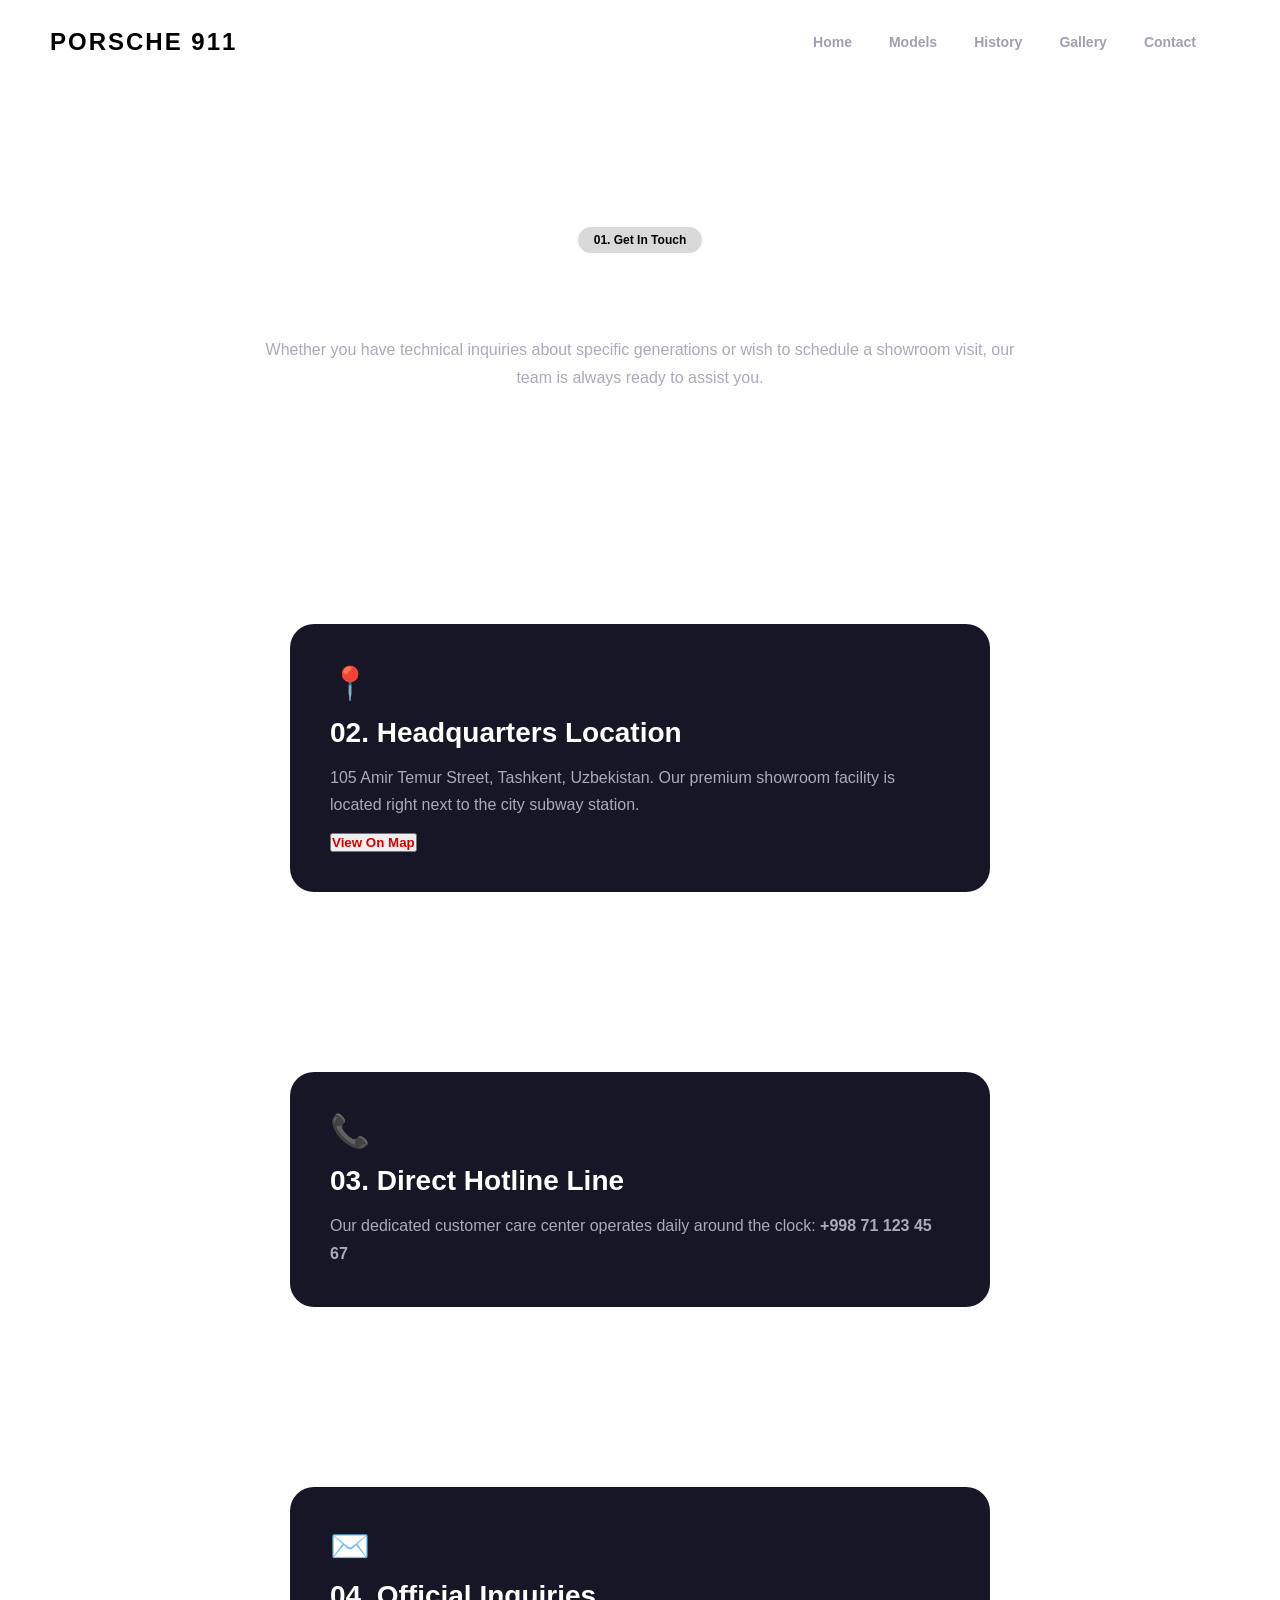
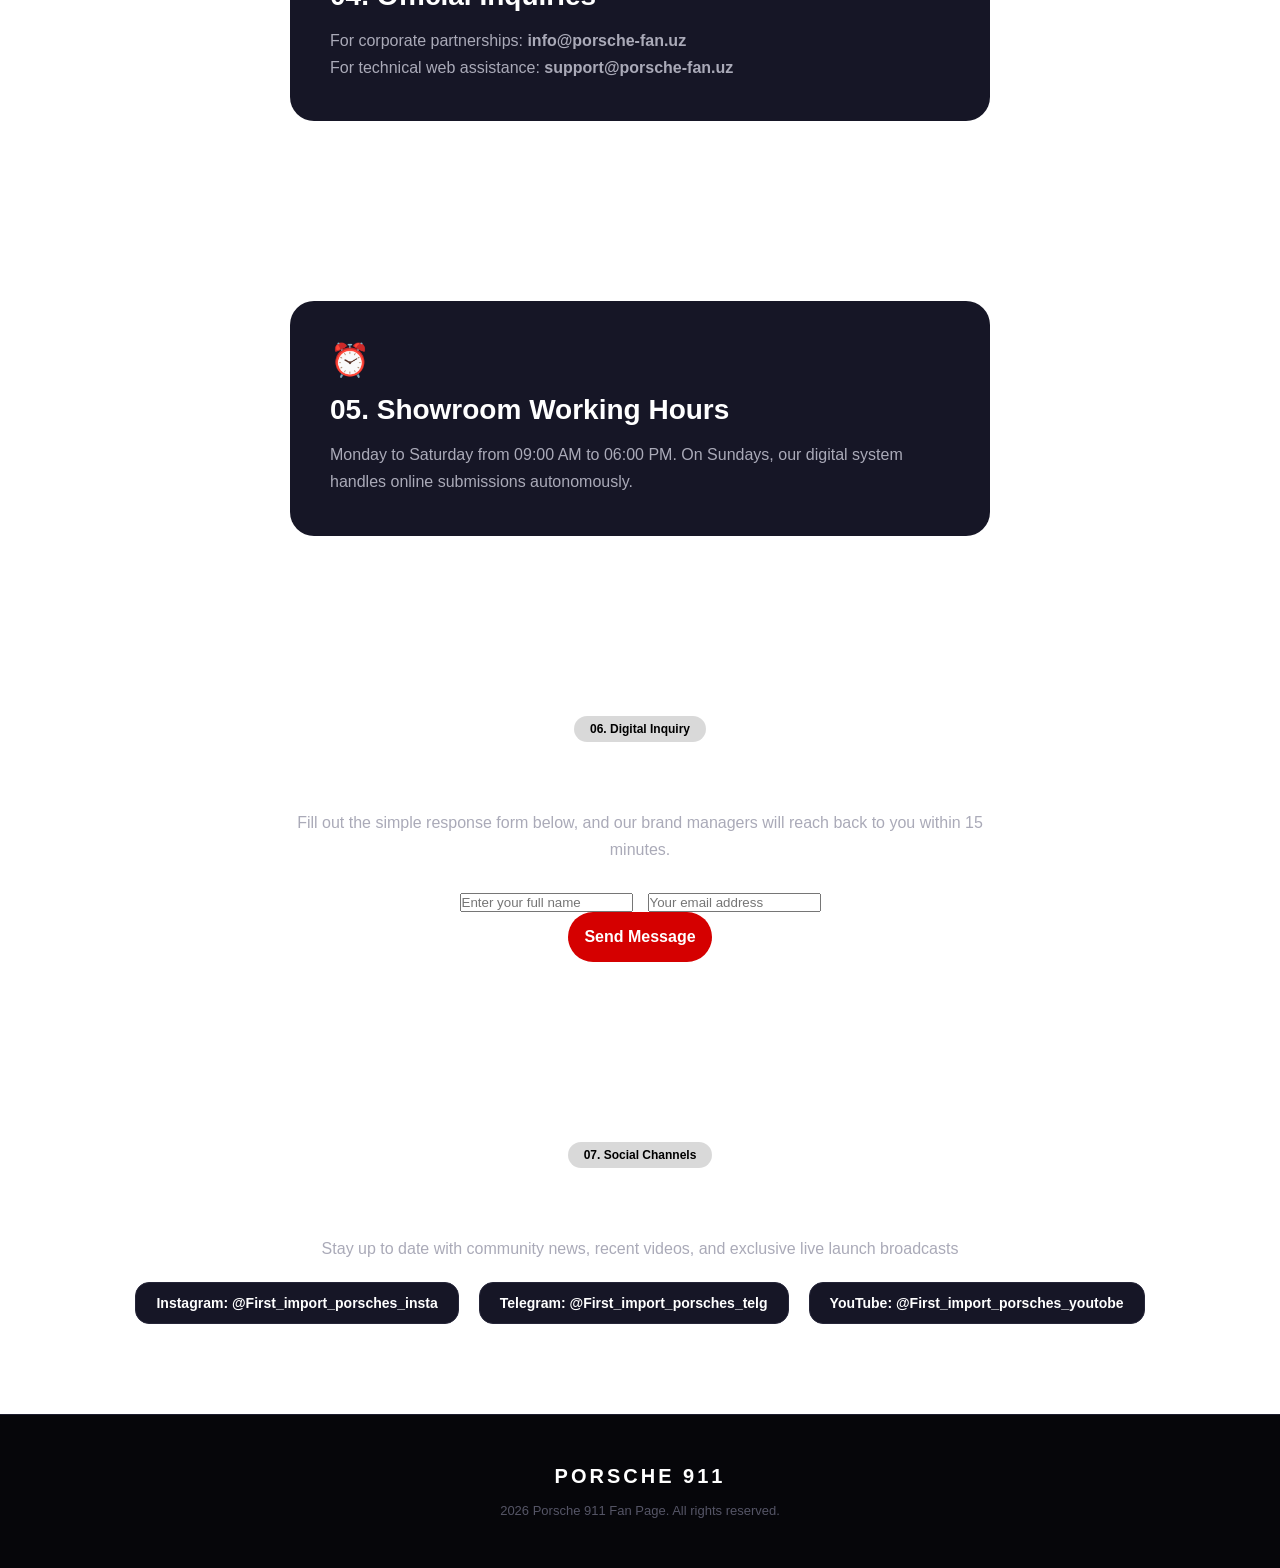
==== commit 406492f4: "added js" ====
--- a/contact.html
+++ b/contact.html
@@ -66,7 +66,7 @@
                     <input type="text" placeholder="Enter your full name">
                     <input type="email" placeholder="Your email address" >
                 </div>
-                <button type="submit" class="send-btn">Send Message </button>
+                <button class="send-btn">Send Message </button>
             </form>
         </section>
 
@@ -76,9 +76,9 @@
             <p>Stay up to date with community news, recent videos, and exclusive live launch broadcasts
             </p>
             <div class="social-grid-links">
-                <span class="soc-tag">📸 Instagram: @First_import_porsches_insta</span>
-                <span class="soc-tag">✈️ Telegram: @First_import_porsches_telg</span>
-                <span class="soc-tag">🎥 YouTube: @First_import_porsches_youtobe</span>
+                <span class="soc-tag"> Instagram: @First_import_porsches_insta</span>
+                <span class="soc-tag"> Telegram: @First_import_porsches_telg</span>
+                <span class="soc-tag"> YouTube: @First_import_porsches_youtobe</span>
             </div>
         </section>
     </main>
